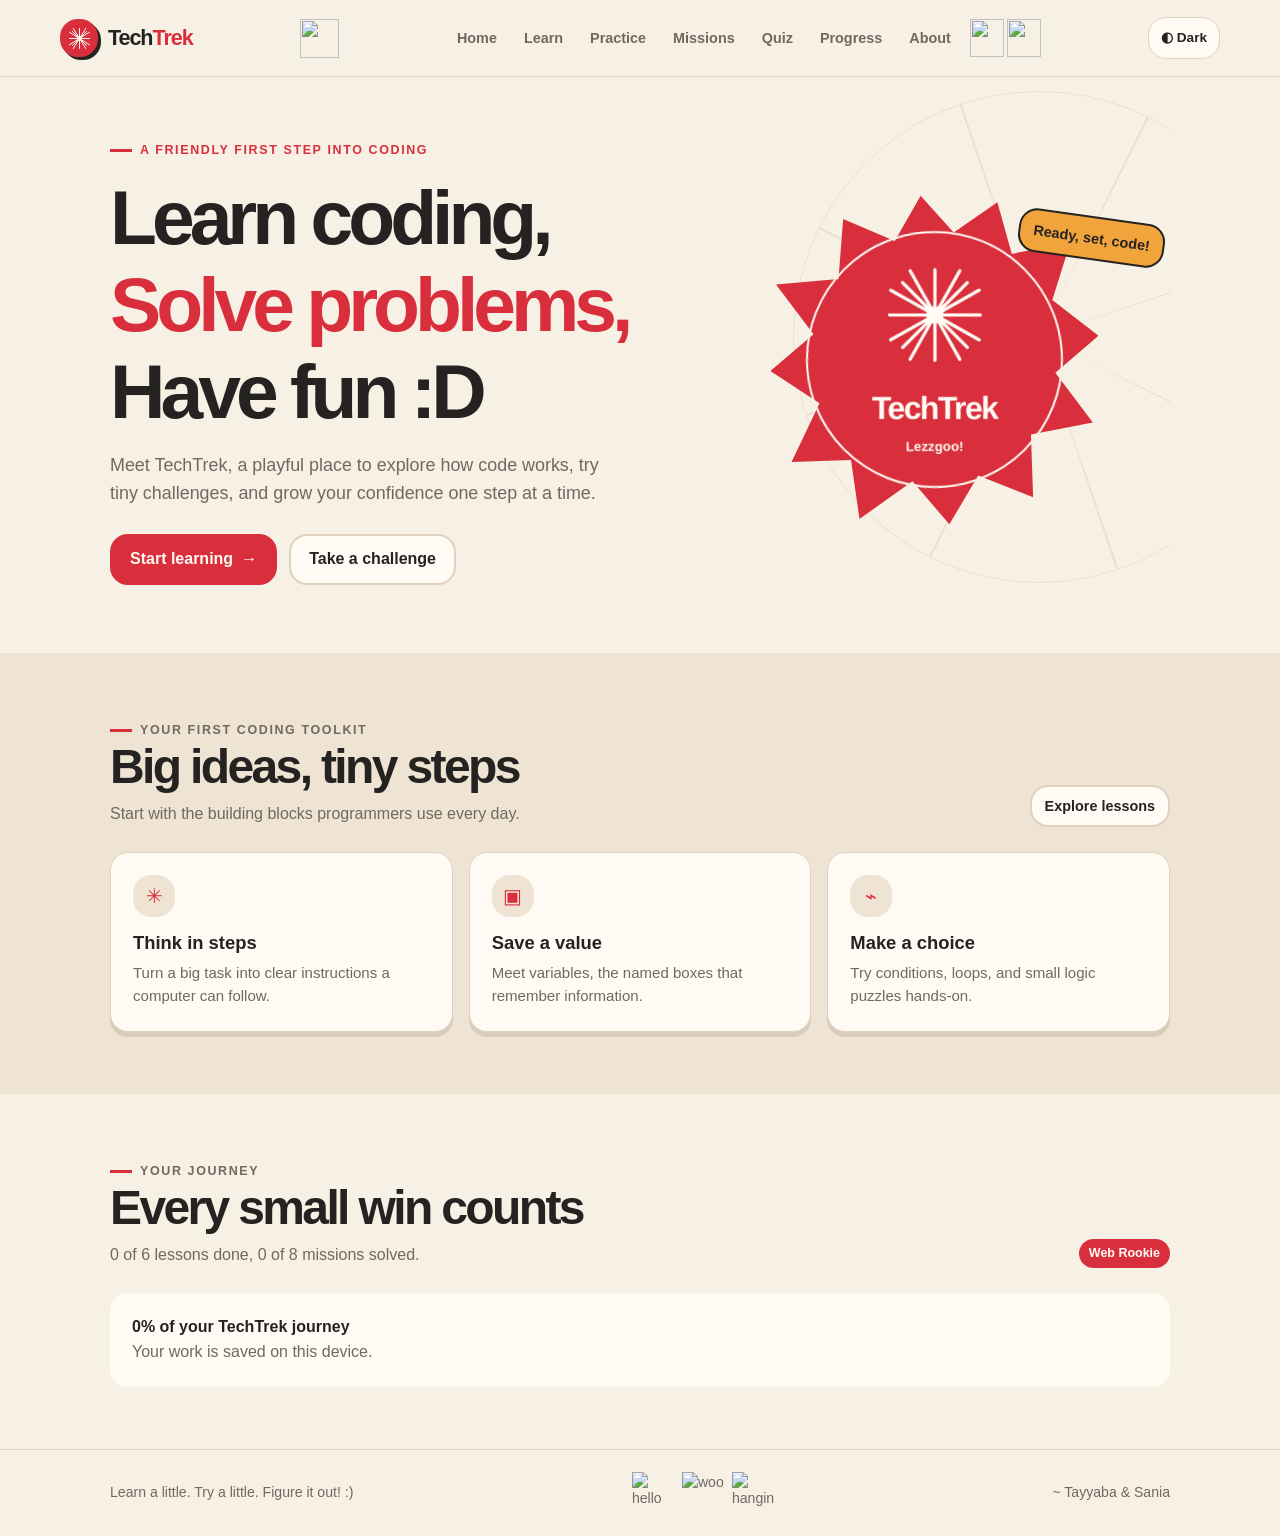
==== index.html @ a638e195 "Add files via upload" ====
<!doctype html>
<html>
<head>
  <meta charset="utf-8">
  <meta name="viewport" content="width=device-width, initial-scale=1">
  <meta name="description" content="TechTrek makes beginner coding ideas fun, visual, and hands-on for school students.">
  <title>TechTrek | Learn coding. Solve problems. Have fun.</title>
  <link rel="stylesheet" href="theme.css">
  <link rel="stylesheet" href="styles.css">
  <script src="https://cdn.tailwindcss.com"></script>
  <script src="script.js" defer></script>
</head>

<body>

<header class="site-header">
  <div class="header-inner">
    <a class="brand" href="/" aria-label="TechTrek home">
      <span class="brand-mark" aria-hidden="true">
        <svg viewBox="0 0 40 40" fill="none">
          <path d="M20 4v32M4 20h32M8.7 8.7l22.6 22.6M31.3 8.7 8.7 31.3M10 4l10 16L30 4M4 10l16 10L4 30M36 10 20 20l16 10M10 36l10-16 10 16"
            stroke="currentColor"
            stroke-width="1.6"
            stroke-linecap="round" />
        </svg>
      </span>
      <span>Tech<span>Trek</span></span>
    </a>

    <div class="nav-brand-spideys" aria-hidden="true">
      <img src="https://uploads.onecompiler.io/436ra3cxj/455p9kdpp/hi.png" alt="">
    </div>

    <nav class="main-nav" id="main-nav" aria-label="Main navigation">
      <a class="nav-link" href="/">Home</a>
      <a class="nav-link" href="/learn">Learn</a>
      <a class="nav-link" href="/practice">Practice</a>
      <a class="nav-link" href="/challenges">Missions</a>
      <a class="nav-link" href="/quiz">Quiz</a>
      <a class="nav-link" href="/progress">Progress</a>
      <a class="nav-link" href="/about">About</a>

      <div class="nav-link-spideys" aria-hidden="true">
        <img src="https://uploads.onecompiler.io/436ra3cxj/455p9kdpp/weeeee.png" alt="">
        <img src="https://uploads.onecompiler.io/436ra3cxj/455p9kdpp/hanging.png" alt="">
      </div>
    </nav>

    <div class="header-actions">
      <button class="theme-toggle" id="theme-toggle" type="button"
        aria-label="Switch color theme">◐ Theme</button>
      <button class="menu-toggle" id="menu-toggle" type="button"
        aria-label="Open navigation" aria-expanded="false">☰</button>
    </div>
  </div>
</header>

  <main id="app-main"></main>
  <footer class="site-footer">
<div class="container footer-inner">
  <span>Learn a little. Try a little. Figure it out! :)</span>

  <div class="footer-spideys" aria-label="Spider-Man stickers">
    <img src="https://uploads.onecompiler.io/436ra3cxj/455p9kdpp/hi.png" alt="hello" aria-hidden="true">
    <img src="https://uploads.onecompiler.io/436ra3cxj/455p9kdpp/weeeee.png" alt="woo" aria-hidden="true">
    <img src="https://uploads.onecompiler.io/436ra3cxj/455p9kdpp/hanging.png" alt="hanging" aria-hidden="true">
  </div>

  <a href="/about">~ Tayyaba & Sania</a>
</div>
  </footer>
</body>
</html>
---- theme.css ----
:root {
  --color-primary: #d92f3d;
  --color-primary-contrast: #fffaf3;
  --color-bg: #f7f0e5;
  --color-surface: #fffaf3;
  --color-surface-alt: #efe4d3;
  --color-text: #252321;
  --color-muted: #706960;
  --color-border: #e1d2bf;
  --color-accent: #f0a43b;
  --color-success: #287a58;
  --color-error: #b63e3e;
  --color-shadow: rgba(55, 37, 29, 0.12);
  --font-heading: "Trebuchet MS", "Arial Rounded MT Bold", Arial, sans-serif;
  --font-body: "Segoe UI", Arial, sans-serif;
  --radius: 18px;
}

:root[data-theme="dark"] {
  --color-primary: #f0444d;
  --color-primary-contrast: #fff9f6;
  --color-bg: #171719;
  --color-surface: #222225;
  --color-surface-alt: #2c2c30;
  --color-text: #f5f0ed;
  --color-muted: #bbb3af;
  --color-border: #414044;
  --color-accent: #ffbc59;
  --color-success: #68c99b;
  --color-error: #ff8585;
  --color-shadow: rgba(0, 0, 0, 0.32);
}
---- styles.css ----
* {
  box-sizing: border-box;
}
html {
  scroll-behavior: smooth;
}
body {
  margin: 0;
  background: var(--color-bg);
  color: var(--color-text);
  font-family: var(--font-body);
  line-height: 1.55;
  transition: background 180ms ease, color 180ms ease;
}
button,
input,
select {
  color: inherit;
  font: inherit;
}
button,
a,
select,
input {
  -webkit-tap-highlight-color: transparent;
}
a {
  color: inherit;
  text-decoration: none;
}
button:focus-visible,
a:focus-visible,
input:focus-visible,
select:focus-visible {
  outline: 3px solid var(--color-accent);
  outline-offset: 3px;
}
.site-header {
  position: sticky;
  z-index: 10;
  top: 0;
  border-bottom: 1px solid var(--color-border);
  background: var(--color-bg);
}
.header-inner {
  width: min(1160px, calc(100% - 40px));
  min-height: 76px;
  margin: 0 auto;
  display: flex;
  align-items: center;
  justify-content: space-between;
  gap: 24px;
}
.brand {
  display: inline-flex;
  align-items: center;
  gap: 10px;
  flex-shrink: 0;
  font-family: var(--font-heading);
  font-size: 1.35rem;
  font-weight: 900;
  letter-spacing: -0.05em;
}
.brand-mark {
  width: 38px;
  height: 38px;
  display: grid;
  place-items: center;
  border-radius: var(--radius);
  color: var(--color-primary-contrast);
  background: var(--color-primary);
  box-shadow: 3px 3px 0 var(--color-text);
}
.brand-mark svg {
  width: 25px;
  height: 25px;
}
.brand span:last-child span {
  color: var(--color-primary);
}
.main-nav {
  display: flex;
  align-items: center;
  gap: 5px;
}
.nav-link {
  padding: 9px 11px;
  border-radius: var(--radius);
  color: var(--color-muted);
  font-size: 0.9rem;
  font-weight: 700;
  transition: color 160ms ease, background 160ms ease;
}
.nav-link:hover,
.nav-link.active {
  color: var(--color-primary);
  background: var(--color-surface-alt);
}
.header-actions {
  display: flex;
  align-items: center;
  gap: 10px;
}
.theme-toggle,
.menu-toggle {
  min-height: 42px;
  border: 1px solid var(--color-border);
  border-radius: var(--radius);
  background: var(--color-surface);
  cursor: pointer;
  font-weight: 700;
}
.theme-toggle {
  padding: 8px 12px;
  font-size: 0.85rem;
}
.menu-toggle {
  display: none;
  width: 44px;
  font-size: 1.2rem;
}
main {
  min-height: calc(100vh - 150px);
}
.container {
  width: min(1060px, calc(100% - 40px));
  margin: 0 auto;
}
.hero {
  position: relative;
  overflow: hidden;
  display: grid;
  grid-template-columns: 1.08fr 0.92fr;
  align-items: center;
  gap: 38px;
  min-height: 500px;
  padding: 58px 0 68px;
}

.hero::before {
  position: absolute;
  top: 14px;
  right: -115px;
  width: 490px;
  height: 490px;
  border: 1px solid var(--color-border);
  border-radius: 50%;
  background: repeating-conic-gradient(from 8deg, transparent 0 18deg, var(--color-border) 18.2deg 18.5deg, transparent 18.7deg 45deg);
  opacity: 0.55;
  content: "";
  pointer-events: none;
}

.hero-copy,
.hero-art {
  position: relative;
  z-index: 1;
}

.eyebrow {
  display: inline-flex;
  align-items: center;
  gap: 8px;
  margin: 0 0 14px;
  color: var(--color-primary);
  font-size: 0.78rem;
  font-weight: 900;
  letter-spacing: 0.13em;
  text-transform: uppercase;
}

.eyebrow::before {
  width: 22px;
  height: 3px;
  background: var(--color-primary);
  content: "";
}

h1,
h2,
h3,
p {
  margin-top: 0;
}

h1,
h2,
h3 {
  font-family: var(--font-heading);
  line-height: 1.13;
}

.hero h1 {
  max-width: 650px;
  margin-bottom: 18px;
  font-size: clamp(2.7rem, 6vw, 5.3rem);
  letter-spacing: -0.065em;
}

.hero h1 span {
  color: var(--color-primary);
}

.hero-copy>p:not(.eyebrow) {
  max-width: 510px;
  margin-bottom: 26px;
  color: var(--color-muted);
  font-size: 1.12rem;
}

.button-row {
  display: flex;
  flex-wrap: wrap;
  gap: 12px;
}

.button {
  min-height: 48px;
  display: inline-flex;
  align-items: center;
  justify-content: center;
  gap: 8px;
  padding: 11px 18px;
  border: 2px solid var(--color-primary);
  border-radius: var(--radius);
  background: var(--color-primary);
  color: var(--color-primary-contrast);
  cursor: pointer;
  font-weight: 850;
  transition: transform 150ms ease, box-shadow 150ms ease, background 150ms ease;
}

.button:hover {
  transform: translateY(-2px);
  box-shadow: 0 5px 0 var(--color-text);
}

.button.secondary {
  border-color: var(--color-border);
  background: var(--color-surface);
  color: var(--color-text);
}

.button.small {
  min-height: 40px;
  padding: 8px 13px;
  font-size: 0.9rem;
}

.hero-art {
  min-height: 350px;
  display: grid;
  place-items: center;
}

.comic-burst {
  position: relative;
  width: min(330px, 82vw);
  aspect-ratio: 1;
  display: grid;
  place-items: center;
  clip-path: polygon(50% 0%, 59% 12%, 73% 4%, 76% 20%, 94% 18%, 87% 35%, 100% 47%, 86% 57%, 96% 73%, 77% 75%, 76% 94%, 60% 86%, 50% 100%, 40% 86%, 23% 96%, 22% 78%, 4% 77%, 14% 60%, 0 49%, 14% 39%, 4% 23%, 23% 23%, 26% 5%, 41% 13%);
  background: var(--color-primary);
  filter: drop-shadow(8px 9px 0 var(--color-text));
  transform: rotate(-5deg);
}

.burst-inner {
  width: 78%;
  height: 78%;
  display: grid;
  place-items: center;
  border: 2px solid var(--color-primary-contrast);
  border-radius: 50%;
  background: var(--color-primary);
  color: var(--color-primary-contrast);
  text-align: center;
  transform: rotate(5deg);
}

.burst-inner svg {
  width: 108px;
  height: 108px;
  margin-bottom: 8px;
}

.burst-inner strong {
  display: block;
  font-family: var(--font-heading);
  font-size: 2rem;
  letter-spacing: -0.05em;
}

.burst-inner small {
  font-weight: 800;
}

.sticker {
  position: absolute;
  top: 9%;
  right: 1%;
  padding: 9px 13px;
  border: 2px solid var(--color-text);
  border-radius: var(--radius);
  background: var(--color-accent);
  color: var(--color-text);
  font-family: var(--font-heading);
  font-size: 0.9rem;
  font-weight: 900;
  transform: rotate(8deg);
}

.section {
  padding: 62px 0;
}

.section.soft {
  background: var(--color-surface-alt);
}

.section-heading {
  display: flex;
  align-items: end;
  justify-content: space-between;
  gap: 20px;
  margin-bottom: 25px;
}

.section-heading h2,
.page-heading h1 {
  margin-bottom: 8px;
  font-size: clamp(2rem, 4vw, 3rem);
  letter-spacing: -0.055em;
}

.section-heading p,
.page-heading p {
  max-width: 610px;
  margin-bottom: 0;
  color: var(--color-muted);
}

.topic-grid,
.card-grid,
.developer-grid {
  display: grid;
  grid-template-columns: repeat(3, minmax(0, 1fr));
  gap: 16px;
}

.topic-card,
.panel,
.lesson-card,
.challenge-card,
.developer-card {
  border: 1px solid var(--color-border);
  border-radius: var(--radius);
  background: var(--color-surface);
  box-shadow: 0 5px 0 var(--color-shadow);
}

.topic-card {
  min-height: 180px;
  padding: 22px;
  transition: transform 160ms ease;
}

.topic-card:hover,
.challenge-card:hover {
  transform: translateY(-3px);
}

.topic-icon {
  width: 42px;
  height: 42px;
  display: grid;
  place-items: center;
  margin-bottom: 16px;
  border-radius: var(--radius);
  background: var(--color-surface-alt);
  color: var(--color-primary);
  font-size: 1.25rem;
}

.topic-card h3,
.challenge-card h3,
.lesson-card h3 {
  margin-bottom: 7px;
  font-size: 1.15rem;
}

.topic-card p,
.challenge-card p,
.lesson-card p {
  margin-bottom: 0;
  color: var(--color-muted);
  font-size: 0.94rem;
}

.home-progress {
  display: grid;
  grid-template-columns: 1fr auto;
  align-items: center;
  gap: 20px;
  padding: 22px;
  border-radius: var(--radius);
  background: var(--color-surface);
}

.home-progress p {
  margin-bottom: 0;
  color: var(--color-muted);
}

.progress-track {
  height: 11px;
  overflow: hidden;
  border-radius: var(--radius);
  background: var(--color-border);
}

.progress-fill {
  height: 100%;
  border-radius: inherit;
  background: var(--color-primary);
  transition: width 350ms ease;
}

.page-heading {
  padding: 50px 0 26px;
}

.page-heading .eyebrow {
  margin-bottom: 10px;
}

.page-content {
  padding: 8px 0 68px;
}

.lesson-layout {
  display: grid;
  grid-template-columns: 270px minmax(0, 1fr);
  align-items: start;
  gap: 22px;
}

.lesson-list {
  display: grid;
  gap: 9px;
}

.lesson-select {
  width: 100%;
  padding: 14px;
  border: 1px solid var(--color-border);
  border-radius: var(--radius);
  background: var(--color-surface);
  cursor: pointer;
  text-align: left;
}

.lesson-select.active {
  border-color: var(--color-primary);
  box-shadow: inset 4px 0 0 var(--color-primary);
}

.lesson-select strong,
.lesson-select span {
  display: block;
}

.lesson-select span {
  margin-top: 3px;
  color: var(--color-muted);
  font-size: 0.82rem;
}

.panel {
  padding: clamp(20px, 4vw, 34px);
}

.lesson-meta,
.card-meta {
  display: flex;
  flex-wrap: wrap;
  align-items: center;
  gap: 9px;
  margin-bottom: 12px;
}

.pill {
  display: inline-flex;
  align-items: center;
  padding: 5px 10px;
  border-radius: var(--radius);
  background: var(--color-surface-alt);
  color: var(--color-muted);
  font-size: 0.78rem;
  font-weight: 800;
}

.pill.red {
  background: var(--color-primary);
  color: var(--color-primary-contrast);
}

.lesson-body h2,
.activity-panel h2 {
  margin-bottom: 12px;
  font-size: clamp(1.7rem, 3vw, 2.2rem);
}

.lesson-body p {
  color: var(--color-muted);
}

.example-box,
.code-box {
  margin: 17px 0;
  padding: 18px;
  border: 1px solid var(--color-border);
  border-radius: var(--radius);
  background: var(--color-bg);
}

.example-box strong {
  display: block;
  margin-bottom: 7px;
}

.code-box {
  overflow-x: auto;
  color: var(--color-primary);
  font-family: ui-monospace, SFMono-Regular, Consolas, monospace;
  font-size: 0.94rem;
  white-space: pre-wrap;
}

.interactive-box {
  margin-top: 23px;
  padding: 19px;
  border: 1px dashed var(--color-primary);
  border-radius: var(--radius);
  background: var(--color-surface-alt);
}

.interactive-box h3 {
  margin-bottom: 7px;
  font-size: 1.12rem;
}

.interactive-box p {
  margin-bottom: 12px;
}

.choice-list {
  display: grid;
  gap: 9px;
  margin: 14px 0;
}

.choice-button {
  width: 100%;
  padding: 11px 14px;
  border: 1px solid var(--color-border);
  border-radius: var(--radius);
  background: var(--color-surface);
  cursor: pointer;
  text-align: left;
}

.choice-button:hover,
.choice-button.selected {
  border-color: var(--color-primary);
  background: var(--color-bg);
}

.feedback {
  margin-top: 13px;
  padding: 12px 14px;
  border-radius: var(--radius);
  background: var(--color-surface);
  font-weight: 700;
}

.feedback.correct {
  border-left: 4px solid var(--color-success);
  color: var(--color-success);
}

.feedback.incorrect {
  border-left: 4px solid var(--color-error);
  color: var(--color-error);
}

.toolbar {
  display: flex;
  flex-wrap: wrap;
  gap: 12px;
  margin-bottom: 19px;
}

.field {
  min-height: 46px;
  padding: 9px 13px;
  border: 1px solid var(--color-border);
  border-radius: var(--radius);
  background: var(--color-surface);
}

.toolbar .field:first-child {
  flex: 1 1 230px;
}

.challenge-grid {
  display: grid;
  grid-template-columns: repeat(2, minmax(0, 1fr));
  gap: 15px;
}

.challenge-card {
  padding: 21px;
  transition: transform 160ms ease;
}

.challenge-card .button {
  margin-top: 16px;
}

.activity-switcher {
  display: flex;
  flex-wrap: wrap;
  gap: 8px;
  margin-bottom: 17px;
}

.tab-button {
  padding: 9px 13px;
  border: 1px solid var(--color-border);
  border-radius: var(--radius);
  background: var(--color-surface);
  cursor: pointer;
  font-weight: 750;
}

.tab-button.active {
  border-color: var(--color-primary);
  background: var(--color-primary);
  color: var(--color-primary-contrast);
}

.answer-row {
  display: flex;
  flex-wrap: wrap;
  gap: 10px;
}

.quiz-progress {
  margin-bottom: 20px;
}

.quiz-question {
  margin-bottom: 18px;
  padding-bottom: 16px;
  border-bottom: 1px solid var(--color-border);
}

.quiz-question:last-child {
  border-bottom: 0;
}

.quiz-question h3 {
  margin-bottom: 9px;
  font-family: var(--font-body);
  font-size: 1rem;
  line-height: 1.45;
}

.quiz-option {
  display: flex;
  align-items: flex-start;
  gap: 9px;
  padding: 6px 0;
  color: var(--color-muted);
  cursor: pointer;
}

.quiz-option input {
  margin-top: 5px;
  accent-color: var(--color-primary);
}

.score-banner {
  margin-bottom: 20px;
  padding: 19px;
  border-radius: var(--radius);
  background: var(--color-surface-alt);
}

.score-banner strong {
  display: block;
  color: var(--color-primary);
  font-family: var(--font-heading);
  font-size: 1.7rem;
}

.stat-grid {
  display: grid;
  grid-template-columns: repeat(3, 1fr);
  gap: 13px;
  margin: 18px 0;
}

.stat-card {
  padding: 17px;
  border: 1px solid var(--color-border);
  border-radius: var(--radius);
  background: var(--color-surface);
}

.stat-card strong {
  display: block;
  color: var(--color-primary);
  font-family: var(--font-heading);
  font-size: 1.65rem;
}

.progress-item {
  display: grid;
  grid-template-columns: 150px 1fr 45px;
  align-items: center;
  gap: 13px;
  margin: 15px 0;
}

.progress-item span:first-child {
  font-weight: 750;
}

.badge-card {
  display: flex;
  align-items: center;
  gap: 14px;
  margin-top: 19px;
  padding: 18px;
  border: 1px solid var(--color-border);
  border-radius: var(--radius);
  background: var(--color-surface-alt);
}

.badge-icon {
  width: 50px;
  height: 50px;
  display: grid;
  flex-shrink: 0;
  place-items: center;
  border-radius: var(--radius);
  background: var(--color-accent);
  font-size: 1.5rem;
}

.badge-card p {
  margin: 3px 0 0;
  color: var(--color-muted);
}

.developer-card {
  padding: 24px;
}

.developer-avatar {
  width: 54px;
  height: 54px;
  display: grid;
  place-items: center;
  margin-bottom: 16px;
  border-radius: var(--radius);
  background: var(--color-primary);
  color: var(--color-primary-contrast);
  font-family: var(--font-heading);
  font-size: 1.2rem;
  font-weight: 900;
}

.notice {
  padding: 18px 20px;
  border-left: 4px solid var(--color-accent);
  border-radius: var(--radius);
  background: var(--color-surface-alt);
  color: var(--color-muted);
}

.site-footer {
  padding: 22px 0;
  border-top: 1px solid var(--color-border);
  color: var(--color-muted);
  font-size: 0.88rem;
}

.footer-inner {
  display: flex;
  align-items: center;
  justify-content: space-between;
  gap: 15px;
}

.empty-state {
  padding: 24px;
  border: 1px dashed var(--color-border);
  border-radius: var(--radius);
  color: var(--color-muted);
  text-align: center;
}

@media (max-width: 900px) {
  .header-inner {
    width: min(100% - 28px, 1160px);
  }

  .main-nav {
    position: absolute;
    top: calc(100% + 1px);
    right: 0;
    left: 0;
    display: none;
    padding: 12px 18px 17px;
    border-bottom: 1px solid var(--color-border);
    background: var(--color-bg);
    box-shadow: 0 10px 18px var(--color-shadow);
  }

  .main-nav.open {
    display: grid;
    grid-template-columns: repeat(4, 1fr);
  }

  .nav-link {
    text-align: center;
  }

  .menu-toggle {
    display: inline-block;
  }

  .hero {
    gap: 15px;
  }

  .lesson-layout {
    grid-template-columns: 220px minmax(0, 1fr);
  }
}

@media (max-width: 680px) {
  .container {
    width: min(100% - 30px, 1060px);
  }

  .header-inner {
    min-height: 68px;
  }

  .brand {
    font-size: 1.18rem;
  }

  .theme-toggle {
    padding: 7px 9px;
    font-size: 0.78rem;
  }

  .main-nav.open {
    grid-template-columns: repeat(2, 1fr);
  }

  .hero {
    grid-template-columns: 1fr;
    padding: 46px 0 42px;
  }

  .hero-art {
    min-height: 280px;
  }

  .comic-burst {
    width: 245px;
  }

  .burst-inner svg {
    width: 78px;
    height: 78px;
  }

  .burst-inner strong {
    font-size: 1.6rem;
  }

  .sticker {
    right: 4%;
  }

  .section {
    padding: 43px 0;
  }

  .section-heading {
    align-items: flex-start;
    flex-direction: column;
  }

  .topic-grid,
  .card-grid,
  .developer-grid,
  .challenge-grid {
    grid-template-columns: 1fr;
  }

  .home-progress {
    grid-template-columns: 1fr;
  }

  .lesson-layout {
    grid-template-columns: 1fr;
  }

  .lesson-list {
    grid-template-columns: repeat(2, minmax(0, 1fr));
  }

  .lesson-select {
    padding: 11px;
  }

  .stat-grid {
    grid-template-columns: 1fr;
  }

  .progress-item {
    grid-template-columns: 105px 1fr 38px;
    gap: 8px;
    font-size: 0.88rem;
  }

  .footer-inner {
    align-items: flex-start;
    flex-direction: column;
  }
}

@media (prefers-reduced-motion: reduce) {

  *,
  *::before,
  *::after {
    scroll-behavior: auto !important;
    transition-duration: 0.01ms !important;
  }
}

.footer-spideys {
  display: flex;
  align-items: center;
  justify-content: center;
  gap: 8px;
  flex-shrink: 0;
}

.footer-spideys img {
  display: block;
  width: 42px;
  height: 42px;
  object-fit: contain;
  transition: transform 180ms ease;
}

.footer-spideys img:hover {
  transform: translateY(-4px) rotate(-6deg);
}

@media (max-width: 680px) {
  .footer-spideys {
    gap: 4px;
  }

  .footer-spideys img {
    width: 30px;
    height: 30px;
  }
}

.nav-brand-spideys {
  display: flex;
  align-items: center;
  justify-content: center;
  flex-shrink: 0;
}

.nav-brand-spideys img {
  display: block;
  width: 39px;
  height: 39px;
  object-fit: contain;
  transition: transform 180ms ease;
}

.nav-brand-spideys img:hover {
  transform: translateY(-4px) rotate(-6deg);
}

.nav-link-spideys {
  display: flex;
  align-items: center;
  justify-content: center;
  gap: 3px;
  flex-shrink: 0;
  padding-left: 3px;
}

.nav-link-spideys img {
  display: block;
  width: 34px;
  height: 38px;
  object-fit: contain;
  transition: transform 180ms ease;
}

.nav-link-spideys img:hover {
  transform: translateY(-4px) rotate(-6deg);
}

@media (max-width: 900px) {
  .nav-brand-spideys img {
    width: 32px;
    height: 32px;
  }

  .nav-link-spideys img {
    width: 30px;
    height: 32px;
  }

  .nav-link-spideys {
    justify-content: center;
  }
}
@media (max-width: 680px) {
  .nav-brand-spideys img {
    width: 27px;
    height: 27px;
  }

  .nav-link-spideys {
    grid-column: 1 / -1;
    padding: 5px 0 0;
  }

  .nav-link-spideys img {
    width: 32px;
    height: 32px;
  }
}
.developer-photo-card img {
display: block;
width: 100%;
height: 180px;
margin-bottom: 16px;
border-radius: var(--radius);
object-fit: cover;
object-position: center;
}

.developer-photo-card h3 {
margin-bottom: 7px;
font-size: 1.15rem;
}

.developer-photo-card p {
margin-bottom: 0;
color: var(--color-muted);
font-size: 0.94rem;
}
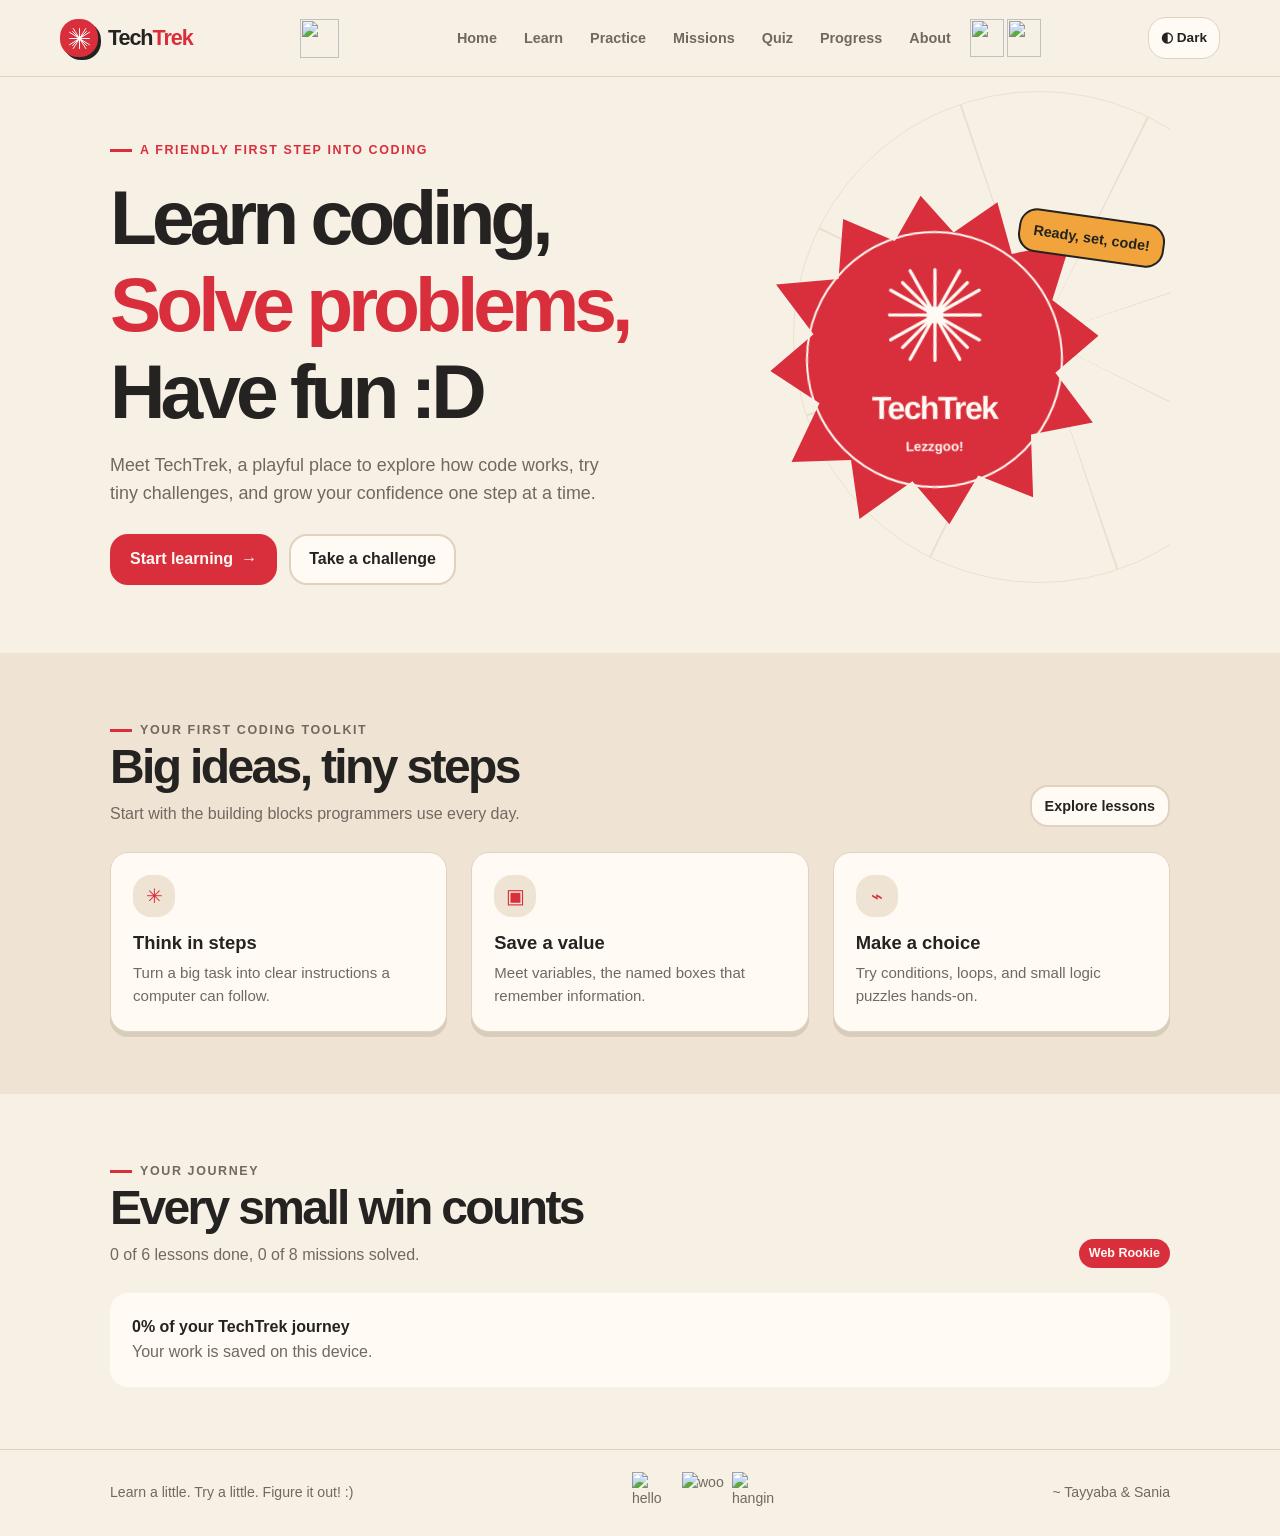
==== commit 1e98ef36: "Update index.html" ====
--- a/index.html
+++ b/index.html
@@ -1,73 +1,62 @@
 <!doctype html>
 <html>
 <head>
-  <meta charset="utf-8">
-  <meta name="viewport" content="width=device-width, initial-scale=1">
-  <meta name="description" content="TechTrek makes beginner coding ideas fun, visual, and hands-on for school students.">
-  <title>TechTrek | Learn coding. Solve problems. Have fun.</title>
-  <link rel="stylesheet" href="theme.css">
-  <link rel="stylesheet" href="styles.css">
-  <script src="https://cdn.tailwindcss.com"></script>
-  <script src="script.js" defer></script>
+<meta charset="utf-8">
+<meta name="viewport" content="width=device-width, initial-scale=1">
+<meta name="description" content="TechTrek makes beginner coding ideas fun, visual, and hands-on for school students.">
+<title>TechTrek | Learn coding. Solve problems. Have fun.</title>
+<link rel="stylesheet" href="theme.css">
+<link rel="stylesheet" href="styles.css">
+
+<script src="script.js" defer></script>
 </head>
-
 <body>
-
 <header class="site-header">
-  <div class="header-inner">
-    <a class="brand" href="/" aria-label="TechTrek home">
-      <span class="brand-mark" aria-hidden="true">
-        <svg viewBox="0 0 40 40" fill="none">
-          <path d="M20 4v32M4 20h32M8.7 8.7l22.6 22.6M31.3 8.7 8.7 31.3M10 4l10 16L30 4M4 10l16 10L4 30M36 10 20 20l16 10M10 36l10-16 10 16"
-            stroke="currentColor"
-            stroke-width="1.6"
-            stroke-linecap="round" />
-        </svg>
-      </span>
-      <span>Tech<span>Trek</span></span>
-    </a>
-
-    <div class="nav-brand-spideys" aria-hidden="true">
-      <img src="https://uploads.onecompiler.io/436ra3cxj/455p9kdpp/hi.png" alt="">
-    </div>
-
-    <nav class="main-nav" id="main-nav" aria-label="Main navigation">
-      <a class="nav-link" href="/">Home</a>
-      <a class="nav-link" href="/learn">Learn</a>
-      <a class="nav-link" href="/practice">Practice</a>
-      <a class="nav-link" href="/challenges">Missions</a>
-      <a class="nav-link" href="/quiz">Quiz</a>
-      <a class="nav-link" href="/progress">Progress</a>
-      <a class="nav-link" href="/about">About</a>
-
-      <div class="nav-link-spideys" aria-hidden="true">
-        <img src="https://uploads.onecompiler.io/436ra3cxj/455p9kdpp/weeeee.png" alt="">
-        <img src="https://uploads.onecompiler.io/436ra3cxj/455p9kdpp/hanging.png" alt="">
-      </div>
-    </nav>
-
-    <div class="header-actions">
-      <button class="theme-toggle" id="theme-toggle" type="button"
-        aria-label="Switch color theme">◐ Theme</button>
-      <button class="menu-toggle" id="menu-toggle" type="button"
-        aria-label="Open navigation" aria-expanded="false">☰</button>
-    </div>
-  </div>
+<div class="header-inner">
+<a class="brand" href="/" aria-label="TechTrek home">
+<span class="brand-mark" aria-hidden="true">
+<svg viewBox="0 0 40 40" fill="none">
+<path d="M20 4v32M4 20h32M8.7 8.7l22.6 22.6M31.3 8.7 8.7 31.3M10 4l10 16L30 4M4 10l16 10L4 30M36 10 20 20l16 10M10 36l10-16 10 16"
+stroke="currentColor"
+stroke-width="1.6"
+stroke-linecap="round" />
+</svg>
+</span>
+<span>Tech<span>Trek</span></span>
+</a>
+<div class="nav-brand-spideys" aria-hidden="true">
+<img src="https://uploads.onecompiler.io/436ra3cxj/455p9kdpp/hi.png">
+</div>
+<nav class="main-nav" id="main-nav" aria-label="Main navigation">
+<a class="nav-link" href="/">Home</a>
+<a class="nav-link" href="/learn">Learn</a>
+<a class="nav-link" href="/practice">Practice</a>
+<a class="nav-link" href="/challenges">Missions</a>
+<a class="nav-link" href="/quiz">Quiz</a>
+<a class="nav-link" href="/progress">Progress</a>
+<a class="nav-link" href="/about">About</a>
+<div class="nav-link-spideys" aria-hidden="true">
+<img src="https://uploads.onecompiler.io/436ra3cxj/455p9kdpp/weeeee.png">
+<img src="https://uploads.onecompiler.io/436ra3cxj/455p9kdpp/hanging.png">
+</div>
+</nav>
+<div class="header-actions">
+<button class="theme-toggle" id="theme-toggle" type="button" aria-label="Switch color theme">◐ Theme</button>
+<button class="menu-toggle" id="menu-toggle" type="button" aria-label="Open navigation" aria-expanded="false">☰</button>
+</div>
+</div>
 </header>
-
-  <main id="app-main"></main>
-  <footer class="site-footer">
+<main id="app-main"></main>
+<footer class="site-footer">
 <div class="container footer-inner">
-  <span>Learn a little. Try a little. Figure it out! :)</span>
-
-  <div class="footer-spideys" aria-label="Spider-Man stickers">
-    <img src="https://uploads.onecompiler.io/436ra3cxj/455p9kdpp/hi.png" alt="hello" aria-hidden="true">
-    <img src="https://uploads.onecompiler.io/436ra3cxj/455p9kdpp/weeeee.png" alt="woo" aria-hidden="true">
-    <img src="https://uploads.onecompiler.io/436ra3cxj/455p9kdpp/hanging.png" alt="hanging" aria-hidden="true">
-  </div>
-
-  <a href="/about">~ Tayyaba & Sania</a>
+<span>Learn a little. Try a little. Figure it out! :)</span>
+<div class="footer-spideys" aria-label="Spider-Man stickers">
+<img src="https://uploads.onecompiler.io/436ra3cxj/455p9kdpp/hi.png" alt="hello" aria-hidden="true">
+<img src="https://uploads.onecompiler.io/436ra3cxj/455p9kdpp/weeeee.png" alt="woo" aria-hidden="true">
+<img src="https://uploads.onecompiler.io/436ra3cxj/455p9kdpp/hanging.png" alt="hanging" aria-hidden="true">
 </div>
-  </footer>
+<a href="/about">~ Tayyaba & Sania</a>
+</div>
+</footer>
 </body>
 </html>
--- a/styles.css
+++ b/styles.css
@@ -43,7 +43,7 @@
   background: var(--color-bg);
 }
 .header-inner {
-  width: min(1160px, calc(100% - 40px));
+  width: min(1160px, calc(100% - 64px));
   min-height: 76px;
   margin: 0 auto;
   display: flex;
@@ -123,7 +123,7 @@
   min-height: calc(100vh - 150px);
 }
 .container {
-  width: min(1060px, calc(100% - 40px));
+  width: min(1060px, calc(100% - 64px));
   margin: 0 auto;
 }
 .hero {
@@ -345,7 +345,7 @@
 .developer-grid {
   display: grid;
   grid-template-columns: repeat(3, minmax(0, 1fr));
-  gap: 16px;
+  gap: 24px;
 }
 
 .topic-card,
@@ -815,7 +815,8 @@
 
 @media (max-width: 900px) {
   .header-inner {
-    width: min(100% - 28px, 1160px);
+  width: calc(100% - 40px);
+  margin-inline: auto;
   }
 
   .main-nav {
@@ -854,7 +855,8 @@
 
 @media (max-width: 680px) {
   .container {
-    width: min(100% - 30px, 1060px);
+  width: calc(100% - 32px);
+  margin-inline: auto;
   }
 
   .header-inner {
